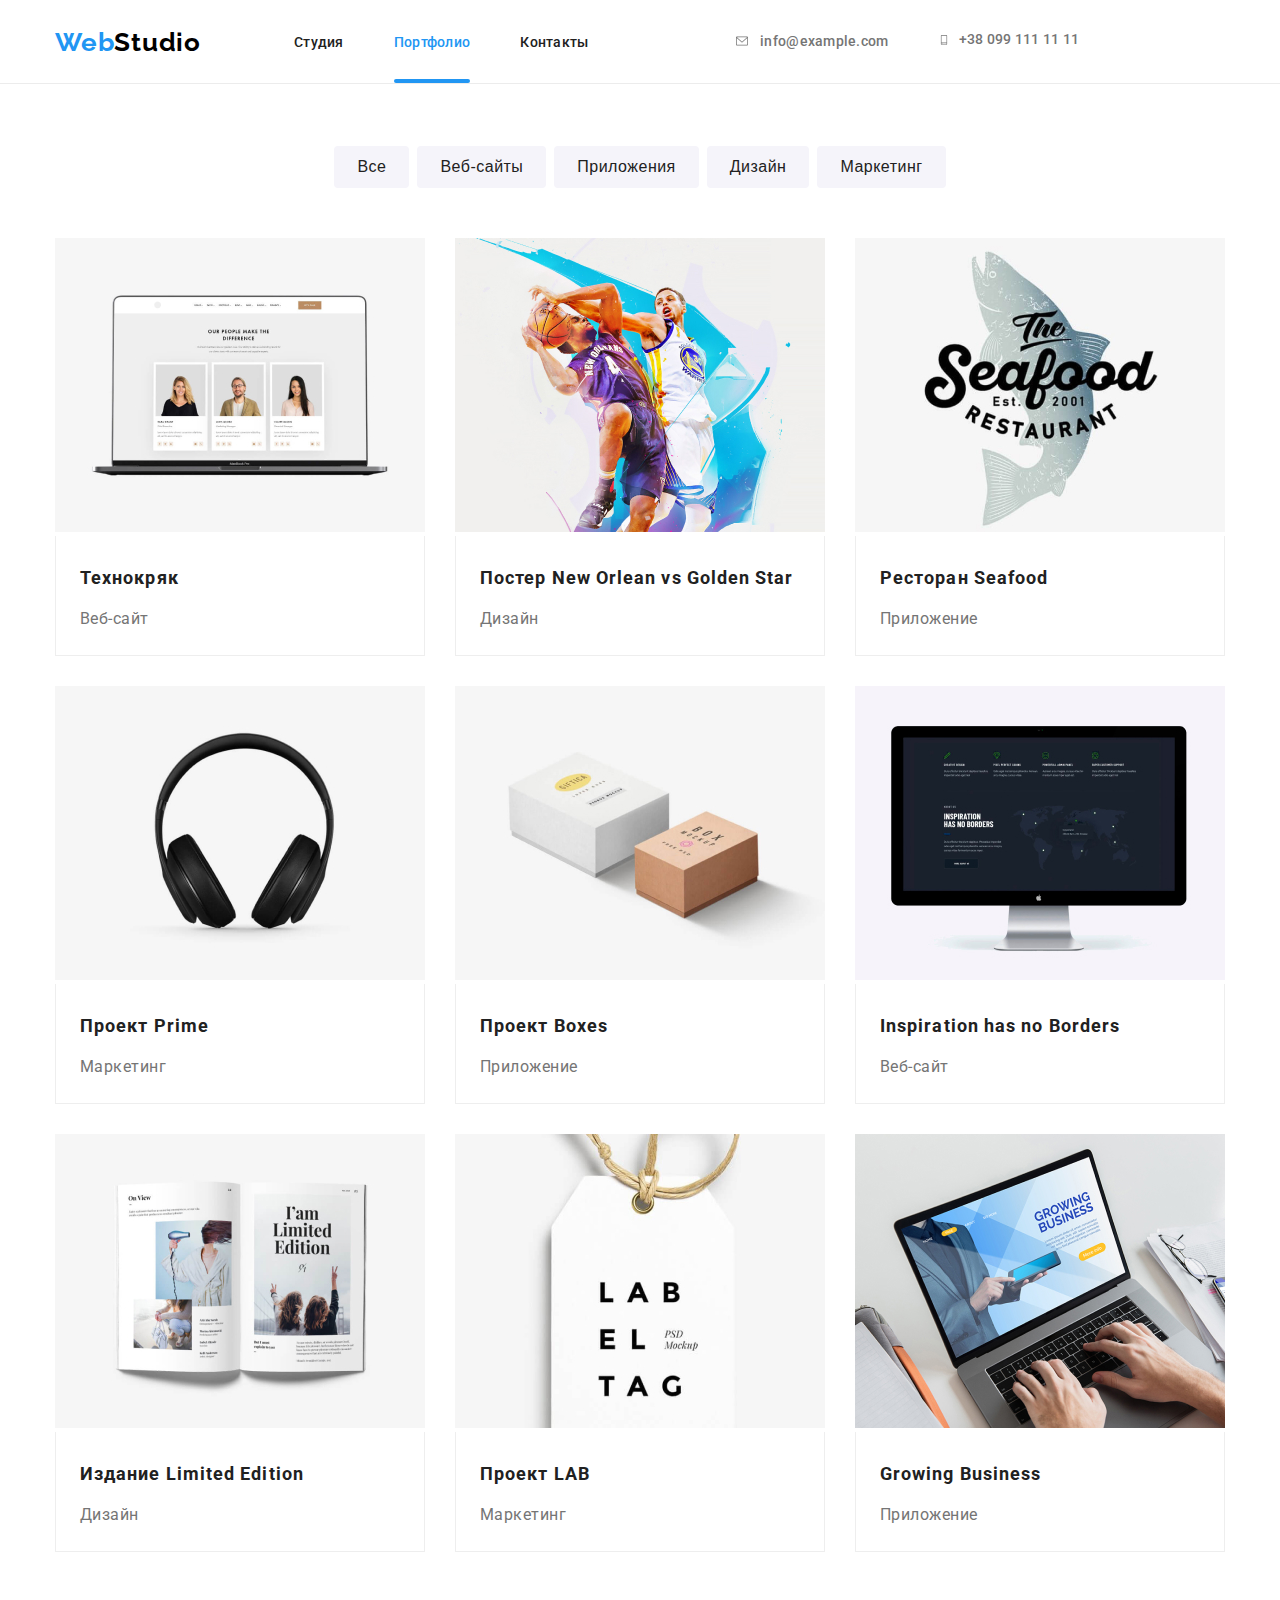
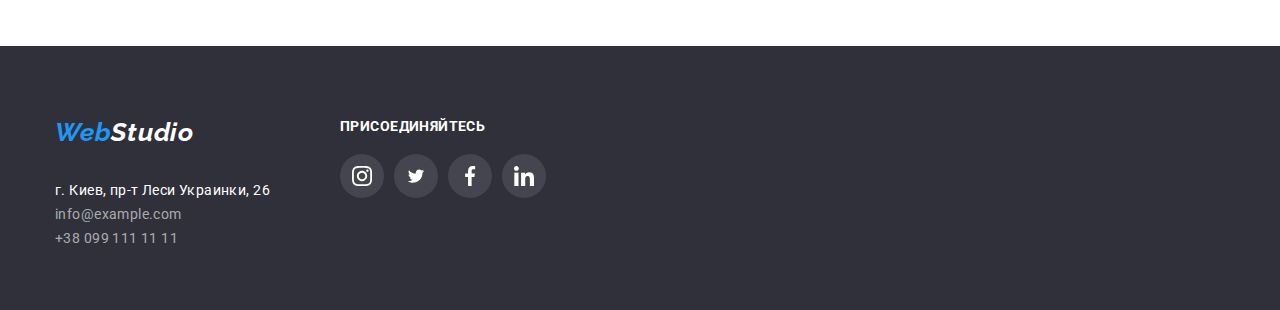
==== portfolio.html @ d93bc173 "form" ====
<!DOCTYPE html>
<html lang="en">
<head>
  <meta charset="UTF-8">
  <meta http-equiv="X-UA-Compatible" content="IE=edge">
  <meta name="viewport" content="width=device-width, initial-scale=1.0">
  <title>Document</title>
  <link rel="preconnect" href="https://fonts.googleapis.com">
  <link rel="preconnect" href="https://fonts.gstatic.com" crossorigin>
  <link href="https://fonts.googleapis.com/css2?family=Raleway:wght@700&family=Roboto:wght@400;500;700;900&display=swap"
    rel="stylesheet">
  <link rel="stylesheet" href="https://yarnpkg.com/en/package/normalize.css">
  <link rel="stylesheet" href="./css/styles.css">
  </head>
  <body>
    <header class="header">
      <div class="container-header">
        <nav class="nav-header">
          <a href="index.html" class="logo"><span class="logo-accent">Web</span>Studio</a>
          <ul class="site-nav list">
            <li class="item"><a href="./index.html" class="link">Студия</a></li>
            <li class="item"><a href="./portfolio.html" class="link current" class="link">Портфолио</a></li>
            <li class="item"><a href="#" class="link">Контакты</a></li>
          </ul>
          <ul class="site-cont list">
            <li class="item">
              <a href="mailto:info@example.com" class="link">
                <svg class="icon mail">
                  <use href="./images/symbol-defs.svg#icon-mail"></use>
                </svg>info@example.com
              </a>
            </li>
            <li class="item">
              <a href="tel:+380991111111" class="link">
                <svg class="icon phone">
                  <use href="./images/symbol-defs.svg#icon-phone"></use>
                </svg>+38 099 111 11 11
              </a>
            </li>
          </ul>
          </nav>
          </div>
          </header>
    <main>
      <section class="section">
         <div class="container"> 
          <ul class="filter list">
            <li class="item"><button type="button" class="button secondary">Все</button></li>
            <li class="item"><button type="button" class="button primary">Веб-сайты</button></li>
            <li class="item"><button type="button" class="button primary">Приложения</button></li>
            <li class="item"><button type="button" class="button primary">Дизайн</button></liu>
            <li class="item"><button type="button" class="button primary">Маркетинг</button></li>
          </ul>
          <ul class="work-filter list">
            <a href="#" class="link">
              <li class="item">
                <div class="work-overlay">
                  <p class="overlay">Ресурс предлагает комплексные предложения с разным уровнем функционала и сервисов. Все это позволит посетителю получить
                  исчерпывающие сведения о компании или частном лице.</p>
                  <img src="./images/1.jpg" alt="tehnokryak" width="370">
                </div>
                <div class="td">
                  <h3 class="title">Технокряк</h3>
                  <p class="desription">Веб-сайт</p>
                </div>
              </li>
            </a>
            <a href="#" class="link"> 
              <li class="item">
                <div class="work-overlay">
                  <p class="overlay">Ресурс предлагает комплексные предложения с разным уровнем функционала и сервисов. Все это позволит
                    посетителю получить
                    исчерпывающие сведения о компании или частном лице.</p>
                <img src="./images/2.jpg" alt="poster" width="370">
                </div>
                <div class="td">
                  <h3 class="title">Постер New Orlean vs Golden Star</h3>
                  <p class="desription">Дизайн</p>
                </div>
              </li>
            </a>
            <a href="#" class="link">
              <li class="item">
                <div class="work-overlay">
                  <p class="overlay">Ресурс предлагает комплексные предложения с разным уровнем функционала и сервисов. Все это позволит
                    посетителю получить
                    исчерпывающие сведения о компании или частном лице.</p>
                <img src="./images/3.jpg" alt="restourant" width="370">
                </div>
                <div class="td">
                  <h3 class="title">Ресторан Seafood</h3>
                  <p class="desription">Приложение</p>
                </div>
              </li>
            </a>
            <a href="#" class="link">
              <li class="item">
                <div class="work-overlay">
                  <p class="overlay">Ресурс предлагает комплексные предложения с разным уровнем функционала и сервисов. Все это позволит
                    посетителю получить
                    исчерпывающие сведения о компании или частном лице.</p>
                <img src="./images/4.jpg" alt="prime" width="370">
                </div>
                <div class="td">
                  <h3 class="title">Проект Prime</h3>
                  <p class="desription">Маркетинг</p>
                </div>
              </li>
            </a>
            <a href="#" class="link">
              <li class="item">
                <div class="work-overlay">
                  <p class="overlay">Ресурс предлагает комплексные предложения с разным уровнем функционала и сервисов. Все это позволит
                    посетителю получить
                    исчерпывающие сведения о компании или частном лице.</p>
                <img src="./images/5.jpg" alt="boxes" width="370">
                </div>
                <div class="td">
                  <h3 class="title">Проект Boxes</h3>
                  <p class="desription">Приложение</p>
                </div>
              </li>
            </a>
            <a href="#" class="link">
              <li class="item">
                <div class="work-overlay">
                  <p class="overlay">Ресурс предлагает комплексные предложения с разным уровнем функционала и сервисов. Все это позволит
                    посетителю получить
                    исчерпывающие сведения о компании или частном лице.</p>
                <img src="./images/6.jpg" alt="borders" width="370">
                </div>
                <div class="td">
                  <h3 class="title">Inspiration has no Borders</h3>
                  <p class="desription">Веб-сайт</p>
                </div>
              </li>
            </a>
            <a href="#" class="link">
              <li class="item">
                <div class="work-overlay">
                  <p class="overlay">Ресурс предлагает комплексные предложения с разным уровнем функционала и сервисов. Все это позволит
                    посетителю получить
                    исчерпывающие сведения о компании или частном лице.</p>
                <img src="./images/7.jpg" alt="limited edition" width="370" >
                </div>
                <div class="td">
                  <h3 class="title">Издание Limited Edition</h3>
                  <p class="desription">Дизайн</p>
                </div>
              </li>
            </a>
            <a href="#" class="link">
              <li class="item">
                <div class="work-overlay">
                  <p class="overlay">Ресурс предлагает комплексные предложения с разным уровнем функционала и сервисов. Все это позволит
                    посетителю получить
                    исчерпывающие сведения о компании или частном лице.</p>
                <img src="./images/8.jpg" alt="lab" width="370">
                </div>
                <div class="td">
                  <h3 class="title">Проект LAB</h3>
                  <p class="desription">Маркетинг</p>
                </div>
              </li>
            </a>
            <a href="#" class="link">
              <li class="item">
                <div class="work-overlay">
                  <p class="overlay">Ресурс предлагает комплексные предложения с разным уровнем функционала и сервисов. Все это позволит
                    посетителю получить
                    исчерпывающие сведения о компании или частном лице.</p>
                <img src="./images/9.jpg" alt="business" width="370">
                </div>
                <div class="td">
                  <h3 class="title">Growing Business</h3>
                  <p class="desription">Приложение</p>
                </div>
              </li>
            </a>
          </ul>
         </div> 
      </section>
    </main>
    <!-- open footer -->
    <footer class="footer">
      <address>
        <div class="container adress">
          <div class="contact-footer">
            <a href="index.html" class="logo-footer"><span class="logo-web">Web</span>Studio</a>
            <ul class="list">
              <li>г. Киев, пр-т Леси Украинки, 26</li>
              <li><a href="mailto:info@example.com" class="link">info@example.com</a></li>
              <li><a href="tel:+380991111111" class="link">+38 099 111 11 11</a></li>
            </ul>
          </div>
          <div clas="social-footer">
            <div class="join">Присоединяйтесь</div>
            <ul class="list-icon social">
              <li class="icon">
                <svg width="20" height="20">
                  <use href="./images/symbol-defs.svg#icon-instagram"></use>
                </svg>
              </li>
              <li class="icon">
                <svg width="20" height="16.25">
                  <use href="./images/symbol-defs.svg#icon-twitter"></use>
                </svg>
              </li>
              <li class="icon">
                <svg width="20" height="20">
                  <use href="./images/symbol-defs.svg#icon-facebook"></use>
                </svg>
              </li>
              <li class="icon">
                <svg width="20" height="20">
                  <use href="./images/symbol-defs.svg#icon-linkedin"></use>
                </svg>
              </li>
            </ul>
          </div>
        </div>
      </address>
    </footer>
    <!-- close footer -->
  </body>   
</html>
---- css/styles.css ----
/*цвет основного текста #212121 
вторичный цвет #757575
белый #FFFFFF
акцент #2196F3
цвет адресса футер почта, телефон color: rgba(255, 255, 255, 0.6);
лого хадр #2196F3 #000000
лого футер #2196F3  #000000
*/

/* цвет фона
основной #E5E5E5
вторичный #F5F4FA
*/



html{
    box-sizing: border-box;
}

*,
*::before,
*::after{
    box-sizing: inherit;
}

:root{
    --primary-text-color:#212121;
    --second-text-color:#757575;
    --accent-color:#2196F3;
    --white:#ffffff;
    --primary-button-color:#212121;
    --bg-primary-color:#F5F4FA;
    --secondary-color:#FFFFFF;
    --bg-secondary-color:#2196F3;
    --bg-buttom-color:#2196F3;
    --logo-color:#2196F3;
    --logo-total-color:#000000;
    --border-work:#EEEEEE;
    --border-header:#ECECEC;
    --bg-hero:#c4c4c4;
    --color-icon:#afb1b8;
}


body{
    background-color:var(--white);
    font-family: Roboto, sans-serif;
    margin: 0 auto;
    padding-top: 52px;
    position: relative;
}
.list{
    list-style: none;
    padding: 0;
    margin: 0;
}

.header {
    position: fixed;
    width: 100%;
    background-color: var(--white);
    top:0;
    left: 0;
    z-index: 2;

}

.link{
    text-decoration: none;
}

.header{
    border-bottom:1px solid var(--border-header);
}

/* logo */

.logo{
    color: var(--logo-total-color);
    font-family: Raleway, sans-serif;
    letter-spacing: 0.03em;
    font-weight: 700;
    font-size: 26px;
    line-height: 2;
    text-decoration: none;
}

.logo .logo-accent{
    color:var(--logo-color);
}

/* навигация начало */

.site-nav{
    display: flex;
    margin-left: 93px;
}

.site-nav .item:not(:last-child){
    margin-right: 50px;
}


.site-nav .link{
    padding-top: 32px;
    padding-bottom: 32px;
    color: var(--primary-text-color) ;
    letter-spacing: 0.02em;
    font-weight: 500;
    font-size: 14px;
    line-height: 1.06;
    
}
.site-nav .link:hover, 
.site-nav .link:focus{
    color:var(--accent-color);
}

.site-nav .item{
    position: relative;
    
    padding: 32px 0;
}

.site-nav .current::after{
    position: absolute;
    content: "";
    width: 100%;
    height: 4px;
    background-color: var(--accent-color);
    border-radius: 2px;
    bottom: 0;
    left: 0;
}

.site-cont{
    display: flex;
    list-style: none;
    margin: 0 auto;
    align-items: center;

}

.site-cont .item +.item{
    margin-left: 50px;
}

.site-cont .link{
    display: inline-flex;
    color: var(--second-text-color);
    font-weight: 500;
    font-size: 14px;
    line-height: 1.06;
    letter-spacing: 0.02em;
    align-items: center;
}

.site-cont .link:hover,
.site-cont .link:focus{
    color: var(--accent-color);
}

.site-cont .icon{
    margin-right: 10px;
 
}

.site-cont .mail{
    width: 16px;
    height: 12px;
    fill: currentColor;
    margin-right: 10px;
}
.site-cont .phone {
    width: 10px;
    height: 16px;
    fill:currentColor;
}


.nav-header{
    display: flex;
    align-items: center;
}

/* навигация конец */

/* button open */

.button{
    cursor: pointer;
    border-radius: 4px;
    padding: 6px 22px;
    display: inline-block;
    border:1px solid transparent ;
}

.button.order{
    font-family: -apple-system, BlinkMacSystemFont, 'Segoe UI', 
    Roboto, Oxygen, Ubuntu, Cantarell, 'Open Sans', 
    'Helvetica Neue', sans-serif;
    font-size: 16px;
    font-weight: 700;
    letter-spacing: 0.06em;
    background-color: var(--accent-color);
    color:var(--white);
    padding: 10px 32px;
    min-width: 200px;
    cursor: pointer;
    box-shadow: 0px 4px 4px rgba(0, 0, 0, 0.15);
    border-radius: 4px;
    border: 1px solid transparent;
}

.button.secondary {
    color: var(--secondary-color);
    background-color: var(--bg-secondary-color);
}

.button.primary {
    color: var(--primary-button-color);
    background-color: var(--bg-primary-color);
}

.link.current {
    color: var(--accent-color);
}

/* button close */

/* section hero open */ 

.bg-hero{
    text-align: center;
    height: 600px;
    background-color: var(--bg-hero);
    background-image:linear-gradient(to right,
     rgba(47, 48, 58, 0.4),
     rgba(47, 48, 58, 0.4)),
     url(../images/hero.jpg);
    background-repeat: no-repeat;
    background-position: center;
    background-size: cover;
    margin: 0 auto;
    padding-top: 200px;
}

.hero{
    text-align: center;
   
}

.hero-title{
    letter-spacing: 0.06em;
    font-weight: 900;
    font-size: 44px;
    line-height: 1.3;
    margin-top: 0;
    margin-bottom: 30px;
    color: var(--secondary-color);
}

.bgdrop{
    position: absolute;
    width: 100%;
    height: 100%;
    margin: 0;
    padding: 0;
    background-color: rgba(0, 0, 0, 0.2);
    top:0;
    left: 0;
    opacity: 1;
    transition: opacity 250ms cubic-bezier(0.4, 0, 0.2, 1);
  
}

.bgdrop.is-hidden .modal{
    transform:translate(-50%, 0) scale(1.1);
}

.modal{
    width: 528px;
    padding: 50px;
    background-color: var(--white);
    position: absolute;
    top: 221px;
    left:50%;
    transform:translate(-50%, 0) scale(1);
    transition: transform 250ms cubic-bezier(0.4, 0, 0.2, 1);
}
.modal .close{
    position: absolute;
    background-position: center;
    background-image: url(..//images/Vector.svg);
    background-color: var(--white);
    background-repeat: no-repeat;
    /* border: 1px solid rgba(0, 0, 0, 0.1); */
    border-radius: 50%;
    width: 30px;
    height: 30px;
    cursor: pointer;
    right: 8px;
    top:8px;
   
  
}

.bgdrop.is-hidden {
    opacity: 0;
    pointer-events: none;
}
/* section hero close */

/* section */


/* about-list section */

.about-list{
    display: flex;
    list-style: none;
}

.about-list .title{
    margin: 0;
    margin-bottom: 30px;
}

.about-list .item{
    width: 270px;
}

.about-list .item::before {
    display: flex;
    content: "";
    height: 120px;
    background-color: var(--bg-primary-color);
    background-repeat: no-repeat;
    background-position: center;
    margin-bottom: 30px;
}

.about-list .one::before {
    background-image: url(../images/Group.png);
}

.about-list .two::before {
    background-image: url(../images/clock\ 1.png);
}

.about-list .three::before {
    background-image: url(../images/diagram\ 1.png);
}

.about-list .four::before {
    background-image: url(../images/astronaut\ 1.png);
}

.about-list .item +.item{
    margin-left: 30px;
}

.about-list .title{
    color:var(--primary-text-color);
    font-size: 14px;
    line-height: 1.1;
    letter-spacing: 0.03em;
    font-weight: 700;
    margin: 0%;
    margin-bottom: 10px;
}

.about-list .description {
    color: var(--second-text-color);
    font-size: 14px;
    line-height: 1.6;
    letter-spacing: 0.03em;
    margin: 0;
}

.title-center{
    color:var(--primary-text-color);
    font-size: 36px;
    line-height: 2.8;
    text-align: center;
    letter-spacing: 0.03em;
    font-weight: 700;
    margin-bottom: 50px;
    margin-top: 0;
}

.work-list{
    display: flex;
    list-style: none;
   
}
.work-list .item:not(:last-child){
    margin-right: 30px;
}

.work-list .item{
    position: relative;
}

.work-list .title{
    margin: 0;
    font-family: 'Roboto';
    color: var(--white); 
    font-weight: 700;
    font-size: 14px;
    line-height: 1;
    text-align: center;
    letter-spacing: 0.03em;
    text-transform: uppercase;
    position: absolute;
    width: 100%;
    padding:27px 0;
    background: rgba(47, 48, 58, 0.8);
    left: 0;
    bottom: 1%;
    opacity: 0;
    transition: opacity 250ms cubic-bezier(0.4, 0, 0.2, 1);
}

.work-list .item:hover .title{
    opacity: 1;
}



/* section our team */

.list-icon{
    width: 206px;
    height: 44px;
    display: flex;
    padding: 0;
    list-style: none;
    justify-content: space-between;
    margin: 0 auto;
    align-items: center;
    margin-top: 16px;
    fill: var(--color-icon);
}

.list-icon .icon{
    width: 44px;
    height: 44px;
    display: inline-flex;
    justify-content: center;
    align-items: center;
    color: currentColor;
}


.list-icon .icon:hover,
.list-icon .icon:focus{
    background-color: var(--accent-color);
    border-radius: 50%;
    fill: var(--white);
}

.team{
    display: flex;
    list-style: none;
}
.team .item:not(:last-child){
    margin-right: 30px;
}

.team .item{
    text-align: center;
    box-shadow: 0px 1px 3px rgba(0, 0, 0, 0.12),
     0px 1px 1px rgba(0, 0, 0, 0.14), 
     0px 2px 1px rgba(0, 0, 0, 0.2);
    border-radius: 0px 0px 4px 4px;
    padding-bottom: 30px;
    
}

.team .title{
        color: var(--primary-text-color);
        font-weight: 500;
        font-size: 16px;
        line-height: 1.3;
        /* identical to box height */
        letter-spacing: 0.03em;
        margin: 0 0 10px;
        padding: 0;
}

.team .description{
    font-size: 16px;
    line-height: 1.3;
    /* identical to box height */
    letter-spacing: 0.03em;
    color: var(--second-text-color);
    margin: 0;
    padding: 0;
}




/* section our comand end */


/* page portfolio */
/* open filter button */

.filter{
    display: flex;
    justify-content: center;
    list-style: none;
    margin-bottom: 50px;
}


.filter .button{
    color: var(--primary-text-color);
    background-color:var(--bg-primary-color);
    letter-spacing: 0.03em;
    font-weight: 500;
    font-size: 16px;
    line-height: 1.73;
    padding: 6px 22px;
    border-radius: 4px;
    border: 1px solid transparent;
    cursor: pointer;
}

.filter .item +.item{
    margin-left: 8px;
}

.filter .button:hover,
.filter .button:focus{
    color: var(--white);
    background-color: var(--bg-secondary-color);
}

/* filter button end */

/* open work filter */

.work-filter{
    display: flex;
    flex-wrap: wrap;
    list-style: none;
}
.work-overlay{
    position: relative;
    overflow: hidden;
}
.overlay{
    color: var(--white);
    font-family: 'Roboto';
    font-weight: 400;
    font-size: 18px;
    line-height: 156%;
        /* or 156% */ 
    letter-spacing: 0.03em;
    margin: 0;
    position: absolute;
    width: 100%;
    height: 100%;
    padding:63px 24px;
    background-color: rgba(33, 150, 243, 0.9);
    left: 0;
    top:0;
    transform: translateY(100%);
    transition: transform 250ms cubic-bezier(0.4, 0, 0.2, 1);
}

.link:hover .overlay{
    transform: translateY(0);  
}



.work-filter .td{
    padding: 20px 24px;
    border-bottom: 1px solid var(--border-work);
    border-right: 1px solid var(--border-work);
    border-left: 1px solid  var(--border-work);
  
}

.work-filter .link{
    width: 370px;
    margin-right: 30px;
    margin-bottom: 30px;
    text-align: left;  
}

.work-filter .link:hover,
.work-filter .link:focus{
    box-shadow: 0px 1px 1px rgba(0, 0, 0, 0.12),
    0px 4px 4px rgba(0, 0, 0, 0.06),
    1px 4px 6px rgba(0, 0, 0, 0.16);
}

.work-filter .link:nth-child(3n){
    margin-right:0;
}

.work-filter .link:nth-last-child(-n+3){
    margin-bottom: 0;
}

.work-filter .title {
    padding: 0;
    margin: 0 0 4px 0;
    /* margin: 20px 24px 4px 24px; */
    font-weight: 700;
    letter-spacing: 0.06em;
    color: var(--primary-text-color);
    font-size: 18px;
    line-height: 2.4;
   
}

.work-filter .desription {
    /* margin: 0 24px 20px 24px; */
    margin: 0;
    padding: 0;
    letter-spacing: 0.03em;
    color: var(--second-text-color);
    font-size: 16px;
    line-height: 2;
}

/* header open */

 .container-header{ 
    width: 1200px;
    margin: 0 auto;
    padding-left: 15px;
    padding-right: 15px;
   

}
 
.container{
    width: 1200px;
    margin: 0 auto;
    padding-top: 94px;
    padding-bottom: 94px;
    padding-left: 15px;
    padding-right: 15px;
  

}

.section-team{
    background-color: var(--bg-primary-color);
}



/* clients */

.clients {
    display: flex;
    justify-content: space-between;

}

.title-clients{
    font-family: 'Roboto';
    font-style: normal;
    font-weight: 700;
    font-size: 36px;
    line-height: 42px;
    text-align: center;
    letter-spacing: 0.03em;
    text-align: center;
    margin: 0;
    padding: 0;
    margin-bottom: 50px;
}
   .clients .item{
    width: 170px;
    height: 92px;
    display: inline-flex;
    align-items: center;
    justify-content: center;
    border: 1px solid var(--color-icon);
    border-radius: 4px;
    fill: var(--color-icon);  
}

.clients .item:hover{
    fill: var(--accent-color);
    border: 1px solid var(--accent-color);

}

.footer{
   background-color: #2F303A;
   color: var();
    
}

.adress{
    display: flex;
    padding: 60px 15px;
}

.contact-footer{
    margin-right: 70px;
}

.contact-footer .link{
    font-family: 'Roboto';
        font-style: normal;
        font-weight: 400;
        font-size: 14px;
        line-height: 24px;
        /* or 171% */
        letter-spacing: 0.03em;
        color: rgba(255, 255, 255, 0.6);
}

.contact-footer li{
    font-family: 'Roboto';
        font-style: normal;
        font-weight: 400;
        font-size: 14px;
        line-height: 24px;
        /* or 171% */
        letter-spacing: 0.03em;
        color: #FFFFFF;
}

.logo-footer{
    display: inline-block;
    color: var(--white);
    font-family: 'Raleway', 'sans-serif';
    letter-spacing: 0.03em;
    font-weight: 700;
    font-size: 26px;
    line-height: 2;
    text-decoration: none;
    margin-bottom: 20px;
}

.logo-footer .logo-web{
   color: var(--accent-color);
}

.join{
    font-family: 'Roboto';
        font-style: normal;
        font-weight: 700;
        font-size: 14px;
        line-height: 16px;
        letter-spacing: 0.03em;
        text-transform: uppercase;
        margin-top: 12px;
        color: #FFFFFF;
}


.social { 
    margin-top: 20px;
    fill:var(--white);
}

.social .icon {
    color: currentColor;
    background: rgba(255, 255, 255, 0.1);
    border-radius: 50%;
}


.list-icon .icon:hover,
.list-icon .icon:focus {
    background-color: var(--accent-color);
    border-radius: 50%;
    fill: var(--white);
}

/* form open */

::placeholder {
    font-family: 'Roboto';
    font-size: 14px;
    line-height: 16px;
    letter-spacing: 0.01em;
    color: rgba(117, 117, 117, 0.5);
}

input:not(input[type='checkbox']),
.comment {
    padding: 11px 12px 11px 42px;
    margin: 0;
    width: 100%;
    box-sizing: border-box;
    margin-top: 4px;
    border: 1px solid rgba(33, 33, 33, 0.2);
    border-radius: 4px;
}

input[type='checkbox'] {
    opacity: 0;

}

.comment {
    resize: none;
    padding: 12px 16px;
    height: 120px;
}

.lable {
    display: block;
    font-family: 'Roboto';
    font-style: normal;
    font-weight: 400;
    font-size: 12px;
    line-height: 14px;
    /* identical to box height */
    letter-spacing: 0.01em;
    color: #757575;

}

textarea {
    resize: none;
    width: 100%;
    box-sizing: border-box;
}

.title-form {
    margin: 0;
    padding: 0;
    margin-bottom: 12px;
    font-family: 'Roboto';
    font-style: normal;
    font-weight: 700;
    font-size: 20px;
    line-height: 23px;
    text-align: center;
    letter-spacing: 0.03em;

    color: #212121;
}

.form {
    padding: 0;
    margin: 0 auto;
}

.field {
    text-align: left;
    position: relative;
    padding: 0;
    margin: 0;
    margin-bottom: 10px;
}

.field:nth-child(5) {
    margin-bottom: 0;
}

.form-icon {
    position: absolute;
    display: inline-block;
    left: 12px;
    top: 50%;
}

.policy {
    margin-top: 20px;
    margin-bottom: 30px;
}

.check {
    display: flex;
    align-items: center;
    justify-content: center;
    font-family: 'Roboto';
    font-style: normal;
    font-weight: 400;
    font-size: 14px;
    line-height: 24px;
    /* identical to box height, or 171% */
    letter-spacing: 0.03em;
    color: #757575;
}

.checkbox {
    margin-right: 7px;
    border: 2px solid #212121;
    border-radius: 2px;
}

.check a {
    text-decoration-line: underline;
    color: #2196F3;
}

.form-button {
    text-align: center;
}

.form-button button {
    cursor: pointer;
    padding: 10px 56px;
    background: #188CE8;
    border: 1px solid transparent;
    box-shadow: 0px 4px 4px rgba(0, 0, 0, 0.15);
    border-radius: 4px;
    font-family: 'Roboto';
    font-weight: 700;
    font-size: 16px;
    line-height: 188%;
    /* identical to box height, or 188% */
    letter-spacing: 0.06em;
    color: #FFFFFF;
}

.input:focus-within {
    outline: none;
    border: 1px solid #2196F3;
}

.input:focus-within~.form-icon {
    fill: #188CE8;
}

.input:checked~.checkbox {
    fill: #2196F3;
    background-color: #2196F3;
    border: 2px solid #2196F3;
    width: 16px;
    height: 15px;
    border-radius: 2px;
}
/* form close */
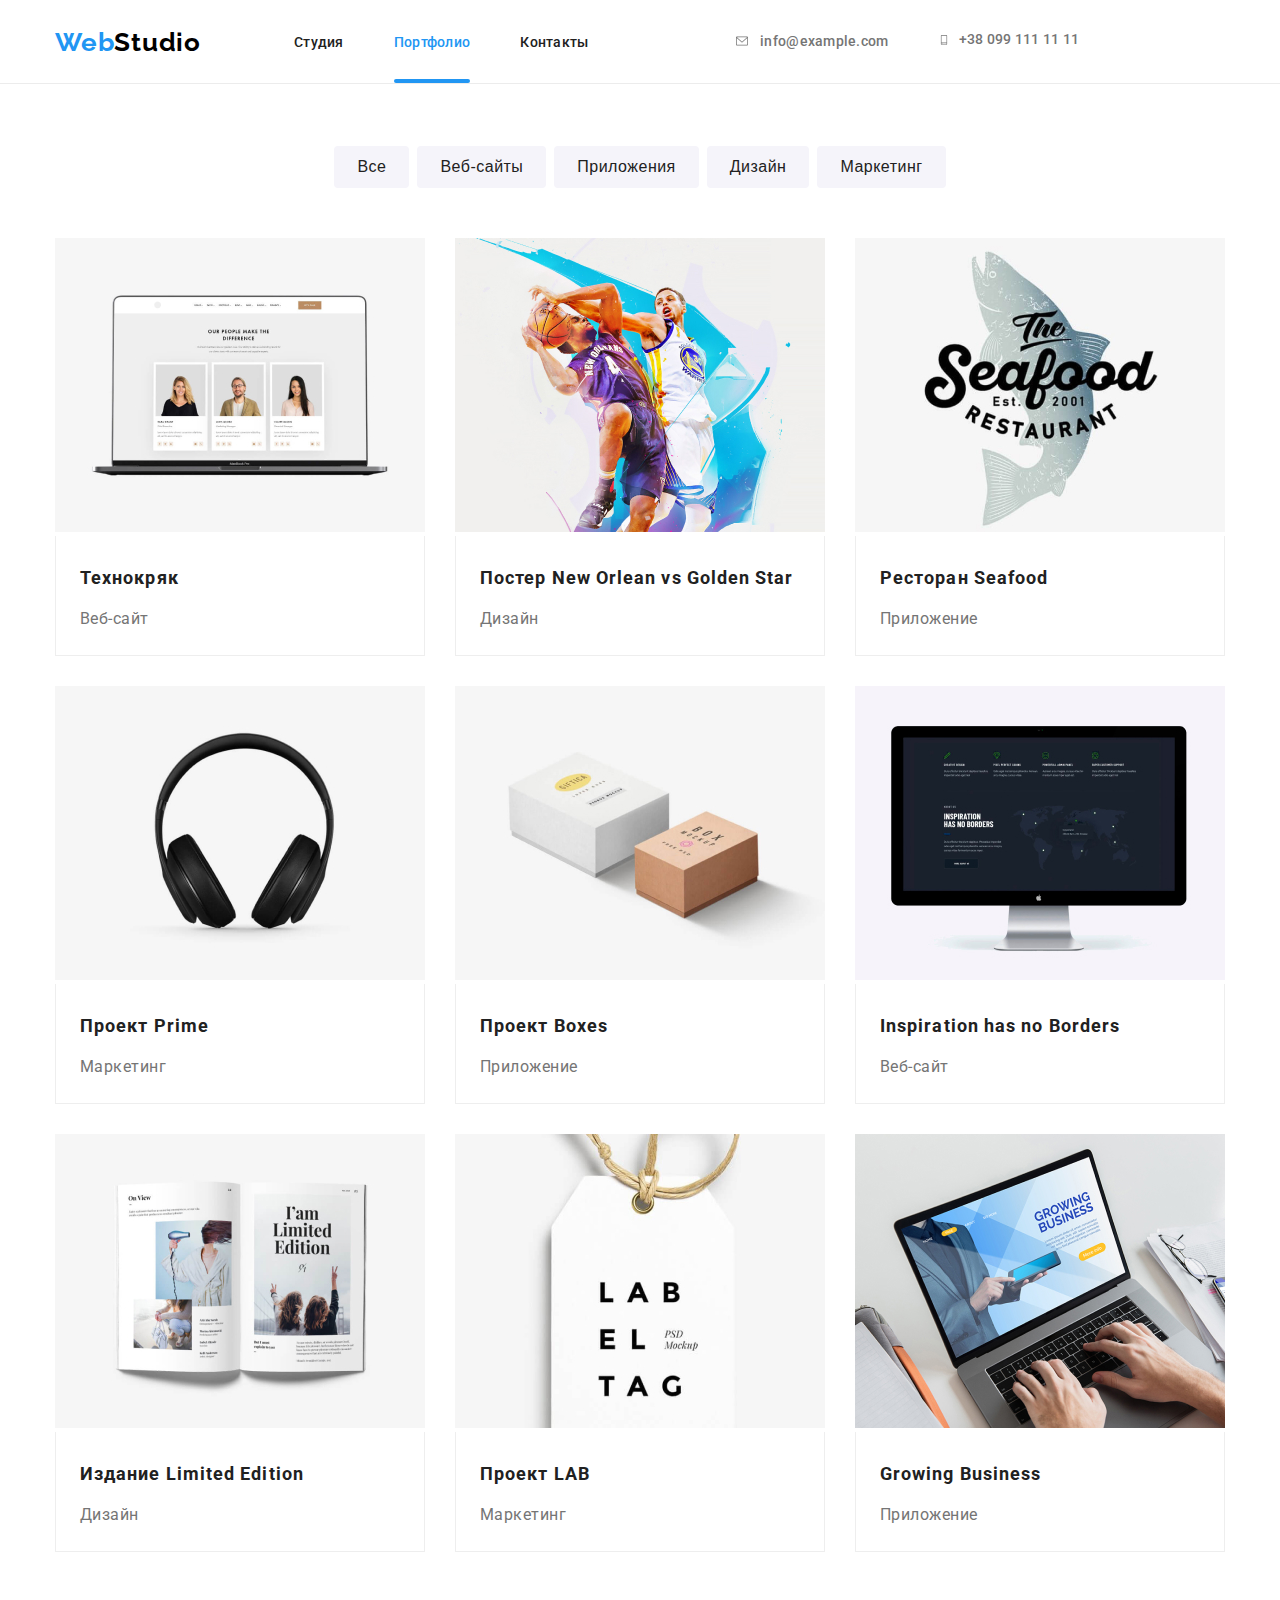
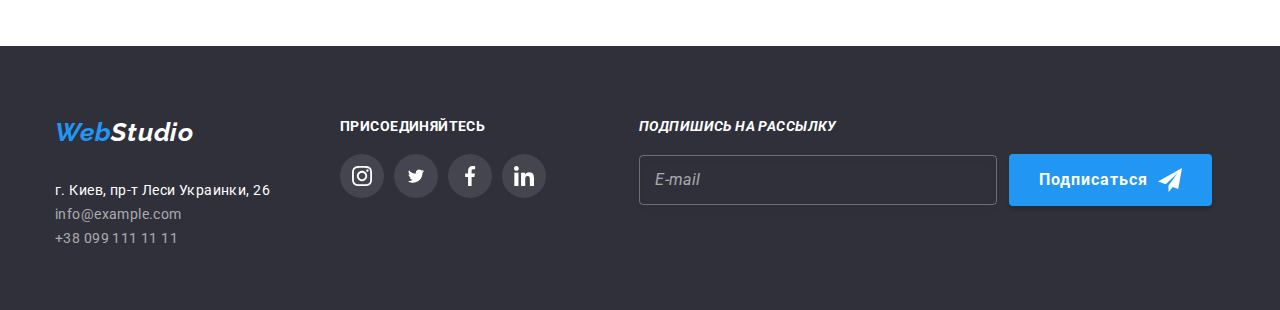
==== commit 26065ebc: "add form footer" ====
--- a/portfolio.html
+++ b/portfolio.html
@@ -182,45 +182,55 @@
       </section>
     </main>
     <!-- open footer -->
-    <footer class="footer">
-      <address>
-        <div class="container adress">
-          <div class="contact-footer">
-            <a href="index.html" class="logo-footer"><span class="logo-web">Web</span>Studio</a>
-            <ul class="list">
-              <li>г. Киев, пр-т Леси Украинки, 26</li>
-              <li><a href="mailto:info@example.com" class="link">info@example.com</a></li>
-              <li><a href="tel:+380991111111" class="link">+38 099 111 11 11</a></li>
-            </ul>
+  <footer class="footer">
+    <address>
+      <div class="container adress">
+        <div class="contact-footer">
+          <a href="index.html" class="logo-footer"><span class="logo-web">Web</span>Studio</a>
+          <ul class="list">
+            <li>г. Киев, пр-т Леси Украинки, 26</li>
+            <li><a href="mailto:info@example.com" class="link">info@example.com</a></li>
+            <li><a href="tel:+380991111111" class="link">+38 099 111 11 11</a></li>
+          </ul>
+        </div>
+        <div clas="social-footer">
+          <div class="join">Присоединяйтесь</div>
+          <ul class="list-icon social">
+            <li class="icon">
+              <svg width="20" height="20">
+                <use href="./images/symbol-defs.svg#icon-instagram"></use>
+              </svg>
+            </li>
+            <li class="icon">
+              <svg width="20" height="16.25">
+                <use href="./images/symbol-defs.svg#icon-twitter"></use>
+              </svg>
+            </li>
+            <li class="icon">
+              <svg width="20" height="20">
+                <use href="./images/symbol-defs.svg#icon-facebook"></use>
+              </svg>
+            </li>
+            <li class="icon">
+              <svg width="20" height="20">
+                <use href="./images/symbol-defs.svg#icon-linkedin"></use>
+              </svg>
+            </li>
+          </ul>
+        </div>
+        <form class="form-mail">
+          <span class="follow-title">Подпишись на рассылку</span>
+          <div class="wrap-follow">
+            <label class="lable-mail">
+              <input class="input-mail" type="email" name="" id="" placeholder=" ">
+              <span class="mail-anime">E-mail</span>
+            </label>
+            <button class="button-follow">Подписаться</button>
           </div>
-          <div clas="social-footer">
-            <div class="join">Присоединяйтесь</div>
-            <ul class="list-icon social">
-              <li class="icon">
-                <svg width="20" height="20">
-                  <use href="./images/symbol-defs.svg#icon-instagram"></use>
-                </svg>
-              </li>
-              <li class="icon">
-                <svg width="20" height="16.25">
-                  <use href="./images/symbol-defs.svg#icon-twitter"></use>
-                </svg>
-              </li>
-              <li class="icon">
-                <svg width="20" height="20">
-                  <use href="./images/symbol-defs.svg#icon-facebook"></use>
-                </svg>
-              </li>
-              <li class="icon">
-                <svg width="20" height="20">
-                  <use href="./images/symbol-defs.svg#icon-linkedin"></use>
-                </svg>
-              </li>
-            </ul>
-          </div>
-        </div>
-      </address>
-    </footer>
+        </form>
+      </div>
+    </address>
+  </footer>
     <!-- close footer -->
   </body>   
 </html>
--- a/css/styles.css
+++ b/css/styles.css
@@ -261,6 +261,8 @@
     color: var(--secondary-color);
 }
 
+/* modalka */
+
 .bgdrop{
     position: absolute;
     width: 100%;
@@ -310,6 +312,164 @@
     opacity: 0;
     pointer-events: none;
 }
+
+/* form open */
+
+::placeholder {
+    font-family: 'Roboto';
+    font-size: 14px;
+    line-height: 16px;
+    letter-spacing: 0.01em;
+    color: rgba(117, 117, 117, 0.5);
+}
+
+.input:not(.input[type='checkbox']),
+.comment {
+    padding: 11px 12px 11px 42px;
+    margin: 0;
+    width: 100%;
+    box-sizing: border-box;
+    margin-top: 4px;
+    border: 1px solid rgba(33, 33, 33, 0.2);
+    border-radius: 4px;
+}
+
+.input:focus:not(.input[type='checkbox']),
+.comment:focus {
+    outline: none;
+    border: 1px solid #2196F3;
+}
+
+input[type='checkbox'] {
+    opacity: 0;
+
+}
+
+.comment {
+    resize: none;
+    padding: 12px 16px;
+    height: 120px;
+    width: 100%;
+    box-sizing: border-box;
+}
+
+.lable {
+    display: block;
+    font-family: 'Roboto';
+    font-style: normal;
+    font-weight: 400;
+    font-size: 12px;
+    line-height: 14px;
+    /* identical to box height */
+    letter-spacing: 0.01em;
+    color: #757575;
+
+}
+
+
+.title-form {
+    margin: 0;
+    padding: 0;
+    margin-bottom: 12px;
+    font-family: 'Roboto';
+    font-style: normal;
+    font-weight: 700;
+    font-size: 20px;
+    line-height: 23px;
+    text-align: center;
+    letter-spacing: 0.03em;
+
+    color: #212121;
+}
+
+.form {
+    padding: 0;
+    margin: 0 auto;
+}
+
+.field {
+    text-align: left;
+    position: relative;
+    padding: 0;
+    margin: 0;
+    margin-bottom: 10px;
+}
+
+.field:nth-child(5) {
+    margin-bottom: 0;
+}
+
+.form-icon {
+    position: absolute;
+    display: inline-block;
+    left: 12px;
+    top: 50%;
+}
+
+.policy {
+    margin-top: 20px;
+    margin-bottom: 30px;
+}
+
+.check {
+    display: flex;
+    align-items: center;
+    justify-content: center;
+    font-family: 'Roboto';
+    font-style: normal;
+    font-weight: 400;
+    font-size: 14px;
+    line-height: 24px;
+    /* identical to box height, or 171% */
+    letter-spacing: 0.03em;
+    color: #757575;
+}
+
+.checkbox {
+    margin-right: 7px;
+    border: 2px solid #212121;
+    border-radius: 2px;
+}
+
+.check a {
+    text-decoration-line: underline;
+    color: #2196F3;
+}
+
+.form-button {
+    text-align: center;
+}
+
+.form-button button {
+    cursor: pointer;
+    padding: 10px 56px;
+    background: #188CE8;
+    border: 1px solid transparent;
+    box-shadow: 0px 4px 4px rgba(0, 0, 0, 0.15);
+    border-radius: 4px;
+    font-family: 'Roboto';
+    font-weight: 700;
+    font-size: 16px;
+    line-height: 188%;
+    /* identical to box height, or 188% */
+    letter-spacing: 0.06em;
+    color: #FFFFFF;
+}
+
+.input:focus-within~.form-icon {
+    fill: #188CE8;
+}
+
+.input:checked~.checkbox {
+    fill: #2196F3;
+    background-color: #2196F3;
+    border: 2px solid #2196F3;
+    width: 16px;
+    height: 15px;
+    border-radius: 2px;
+}
+
+/* form close */
 /* section hero close */
 
 /* section */
@@ -697,6 +857,8 @@
 
 }
 
+/* footer open*/
+
 .footer{
    background-color: #2F303A;
    color: var();
@@ -782,161 +944,95 @@
     fill: var(--white);
 }
 
-/* form open */
-
-::placeholder {
-    font-family: 'Roboto';
+/* footer mail-form */
+
+.form-mail{
+    margin-left: 93px;
+}
+
+.follow-title{
+    display: block;
+    margin-bottom: 20px;
+    margin-top: 12px;
+    color: var(--white);
+    font-family: 'Roboto';
+    font-weight: 700;
     font-size: 14px;
     line-height: 16px;
-    letter-spacing: 0.01em;
-    color: rgba(117, 117, 117, 0.5);
-}
-
-input:not(input[type='checkbox']),
-.comment {
-    padding: 11px 12px 11px 42px;
-    margin: 0;
-    width: 100%;
-    box-sizing: border-box;
-    margin-top: 4px;
-    border: 1px solid rgba(33, 33, 33, 0.2);
+    letter-spacing: 0.03em;
+    text-transform: uppercase;
+}
+
+.lable-mail{
+    display: block;
+    position: relative;
+}
+
+.mail-anime{
+    position: absolute;
+    left: 16px;
+    top: 50%;
+    font-family: 'Roboto';
+    font-size: 16px;
+    line-height: 125%; 
+    display: block;
+    align-items: center;
+    letter-spacing: 0.03em;
+    color: rgba(255, 255, 255, 0.6);
+    transform: translateY(-50%);
+    transition:transform 250ms linear ;
+
+}
+
+.input-mail{
+    display:inline-flex;
+    margin: 0;
+    width: 358px;
+    height: 50px;
+    background-color: transparent;
+    border: 1px solid rgba(255, 255, 255, 0.3);
+    filter: drop-shadow(0px 4px 4px rgba(0, 0, 0, 0.15));
     border-radius: 4px;
-}
-
-input[type='checkbox'] {
-    opacity: 0;
-
-}
-
-.comment {
-    resize: none;
-    padding: 12px 16px;
-    height: 120px;
-}
-
-.lable {
-    display: block;
+    outline: none;
+    padding: 15px;
+}
+
+.input-mail:focus{
+    border: 1px solid var(--accent-color);
+}
+.input-mail:focus ~ .mail-anime,
+.input-mail:not(:placeholder-shown)~.mail-anime{
+  transform: translateY(-45px) rotate(360deg);
+}
+
+.button-follow{
     font-family: 'Roboto';
     font-style: normal;
-    font-weight: 400;
-    font-size: 12px;
-    line-height: 14px;
-    /* identical to box height */
-    letter-spacing: 0.01em;
-    color: #757575;
-
-}
-
-textarea {
-    resize: none;
-    width: 100%;
-    box-sizing: border-box;
-}
-
-.title-form {
-    margin: 0;
-    padding: 0;
-    margin-bottom: 12px;
-    font-family: 'Roboto';
-    font-style: normal;
-    font-weight: 700;
-    font-size: 20px;
-    line-height: 23px;
+    font-weight: 700;
+    font-size: 16px;
+    line-height: 188%;
+    display: flex;
+    align-items: center;
     text-align: center;
-    letter-spacing: 0.03em;
-
-    color: #212121;
-}
-
-.form {
-    padding: 0;
-    margin: 0 auto;
-}
-
-.field {
-    text-align: left;
-    position: relative;
-    padding: 0;
-    margin: 0;
-    margin-bottom: 10px;
-}
-
-.field:nth-child(5) {
-    margin-bottom: 0;
-}
-
-.form-icon {
-    position: absolute;
-    display: inline-block;
-    left: 12px;
-    top: 50%;
-}
-
-.policy {
-    margin-top: 20px;
-    margin-bottom: 30px;
-}
-
-.check {
-    display: flex;
-    align-items: center;
-    justify-content: center;
-    font-family: 'Roboto';
-    font-style: normal;
-    font-weight: 400;
-    font-size: 14px;
-    line-height: 24px;
-    /* identical to box height, or 171% */
-    letter-spacing: 0.03em;
-    color: #757575;
-}
-
-.checkbox {
-    margin-right: 7px;
-    border: 2px solid #212121;
-    border-radius: 2px;
-}
-
-.check a {
-    text-decoration-line: underline;
-    color: #2196F3;
-}
-
-.form-button {
-    text-align: center;
-}
-
-.form-button button {
-    cursor: pointer;
-    padding: 10px 56px;
-    background: #188CE8;
+    letter-spacing: 0.06em;
+    color: var(--white);
     border: 1px solid transparent;
     box-shadow: 0px 4px 4px rgba(0, 0, 0, 0.15);
     border-radius: 4px;
-    font-family: 'Roboto';
-    font-weight: 700;
-    font-size: 16px;
-    line-height: 188%;
-    /* identical to box height, or 188% */
-    letter-spacing: 0.06em;
-    color: #FFFFFF;
-}
-
-.input:focus-within {
-    outline: none;
-    border: 1px solid #2196F3;
-}
-
-.input:focus-within~.form-icon {
-    fill: #188CE8;
-}
-
-.input:checked~.checkbox {
-    fill: #2196F3;
-    background-color: #2196F3;
-    border: 2px solid #2196F3;
-    width: 16px;
-    height: 15px;
-    border-radius: 2px;
-}
-/* form close */+    background-color: var(--accent-color);
+    padding: 10px 29px;
+    margin-left: 12px;
+    cursor: pointer;
+}
+.button-follow::after{
+    content: "";
+    width: 24px;
+    height: 24px;
+    background-image: url(/images/icon_send.svg);
+    margin-left: 10px;
+}
+
+.wrap-follow{
+    display: flex;
+    align-items: center;
+}